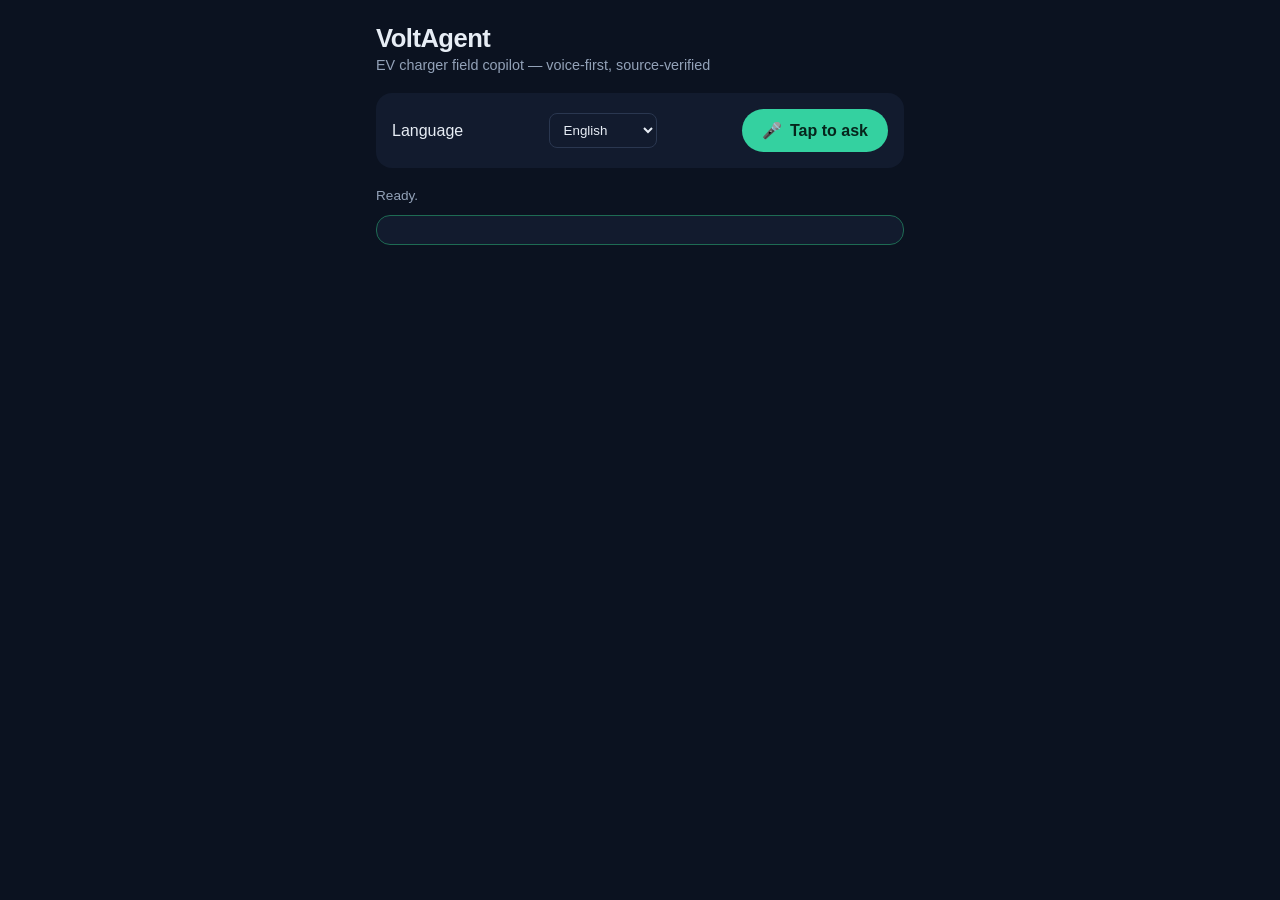
==== frontend/index.html @ b58dde91 "1" ====
<!DOCTYPE html>
<html lang="en">
<head>
  <meta charset="UTF-8" />
  <meta name="viewport" content="width=device-width, initial-scale=1.0" />
  <title>VoltAgent — Field Copilot</title>
  <link rel="stylesheet" href="styles.css" />
</head>
<body>
  <main class="app">
    <header class="app__header">
      <h1>VoltAgent</h1>
      <p class="app__subtitle">EV charger field copilot — voice-first, source-verified</p>
    </header>

    <section class="controls">
      <label for="lang-select">Language</label>
      <select id="lang-select">
        <option value="en-IN">English</option>
        <option value="hi-IN">हिन्दी (Hindi)</option>
      </select>

      <button id="mic-btn" class="mic-btn" aria-pressed="false">
        <span id="mic-icon">🎤</span>
        <span id="mic-label">Tap to ask</span>
      </button>
    </section>

    <section class="transcript" aria-live="polite">
      <div id="status" class="status">Ready.</div>
      <div id="user-text" class="bubble bubble--user" hidden></div>
      <div id="answer-block" class="answer-block" hidden>
        <div id="answer-text" class="bubble bubble--agent"></div>
        <div id="confidence-badge" class="badge"></div>
        <div id="citations" class="citations"></div>
        <div id="raw-source" class="raw-source" hidden></div>
      </div>
    </section>
  </main>

  <script src="app.js"></script>
</body>
</html>
---- frontend/styles.css ----
:root {
  --bg: #0b1220;
  --panel: #121b2e;
  --accent: #34d1a0;
  --accent-dim: #1e6b53;
  --text: #e7edf5;
  --text-dim: #93a2b8;
  --danger: #e0684a;
  --warning: #e0b04a;
}

* { box-sizing: border-box; }

body {
  margin: 0;
  font-family: -apple-system, BlinkMacSystemFont, "Segoe UI", Roboto, sans-serif;
  background: var(--bg);
  color: var(--text);
  min-height: 100vh;
}

.app {
  max-width: 560px;
  margin: 0 auto;
  padding: 24px 16px 64px;
  display: flex;
  flex-direction: column;
  gap: 20px;
}

.app__header h1 {
  margin: 0;
  font-size: 1.6rem;
  letter-spacing: -0.02em;
}

.app__subtitle {
  margin: 4px 0 0;
  color: var(--text-dim);
  font-size: 0.9rem;
}

.controls {
  display: flex;
  align-items: center;
  justify-content: space-between;
  gap: 12px;
  background: var(--panel);
  padding: 16px;
  border-radius: 16px;
}

#lang-select {
  background: transparent;
  color: var(--text);
  border: 1px solid #2a3750;
  border-radius: 8px;
  padding: 8px 10px;
}

.mic-btn {
  display: flex;
  align-items: center;
  gap: 8px;
  background: var(--accent);
  color: #06251c;
  border: none;
  border-radius: 999px;
  padding: 12px 20px;
  font-weight: 600;
  font-size: 1rem;
  cursor: pointer;
  transition: transform 0.1s ease, background 0.2s ease;
}

.mic-btn[aria-pressed="true"] {
  background: var(--danger);
  color: #2a0c05;
  animation: pulse 1.4s infinite;
}

.mic-btn:active { transform: scale(0.97); }

@keyframes pulse {
  0%   { box-shadow: 0 0 0 0 rgba(224, 104, 74, 0.5); }
  70%  { box-shadow: 0 0 0 12px rgba(224, 104, 74, 0); }
  100% { box-shadow: 0 0 0 0 rgba(224, 104, 74, 0); }
}

.transcript {
  display: flex;
  flex-direction: column;
  gap: 12px;
}

.status {
  color: var(--text-dim);
  font-size: 0.85rem;
}

.bubble {
  padding: 14px 16px;
  border-radius: 14px;
  line-height: 1.5;
  font-size: 1rem;
}

.bubble--user {
  background: #1a2740;
  align-self: flex-end;
  border: 1px solid #2a3750;
}

.bubble--agent {
  background: var(--panel);
  border: 1px solid var(--accent-dim);
}

.answer-block {
  display: flex;
  flex-direction: column;
  gap: 8px;
}

.badge {
  align-self: flex-start;
  font-size: 0.75rem;
  padding: 4px 10px;
  border-radius: 999px;
  font-weight: 600;
}

.badge--verified {
  background: rgba(52, 209, 160, 0.15);
  color: var(--accent);
}

.badge--fallback {
  background: rgba(224, 176, 74, 0.15);
  color: var(--warning);
}

.citations {
  font-size: 0.8rem;
  color: var(--text-dim);
}

.citations ul {
  margin: 4px 0 0;
  padding-left: 18px;
}

.raw-source {
  background: #1a1508;
  border: 1px solid var(--warning);
  border-radius: 10px;
  padding: 12px 14px;
  font-size: 0.9rem;
  color: var(--text);
}
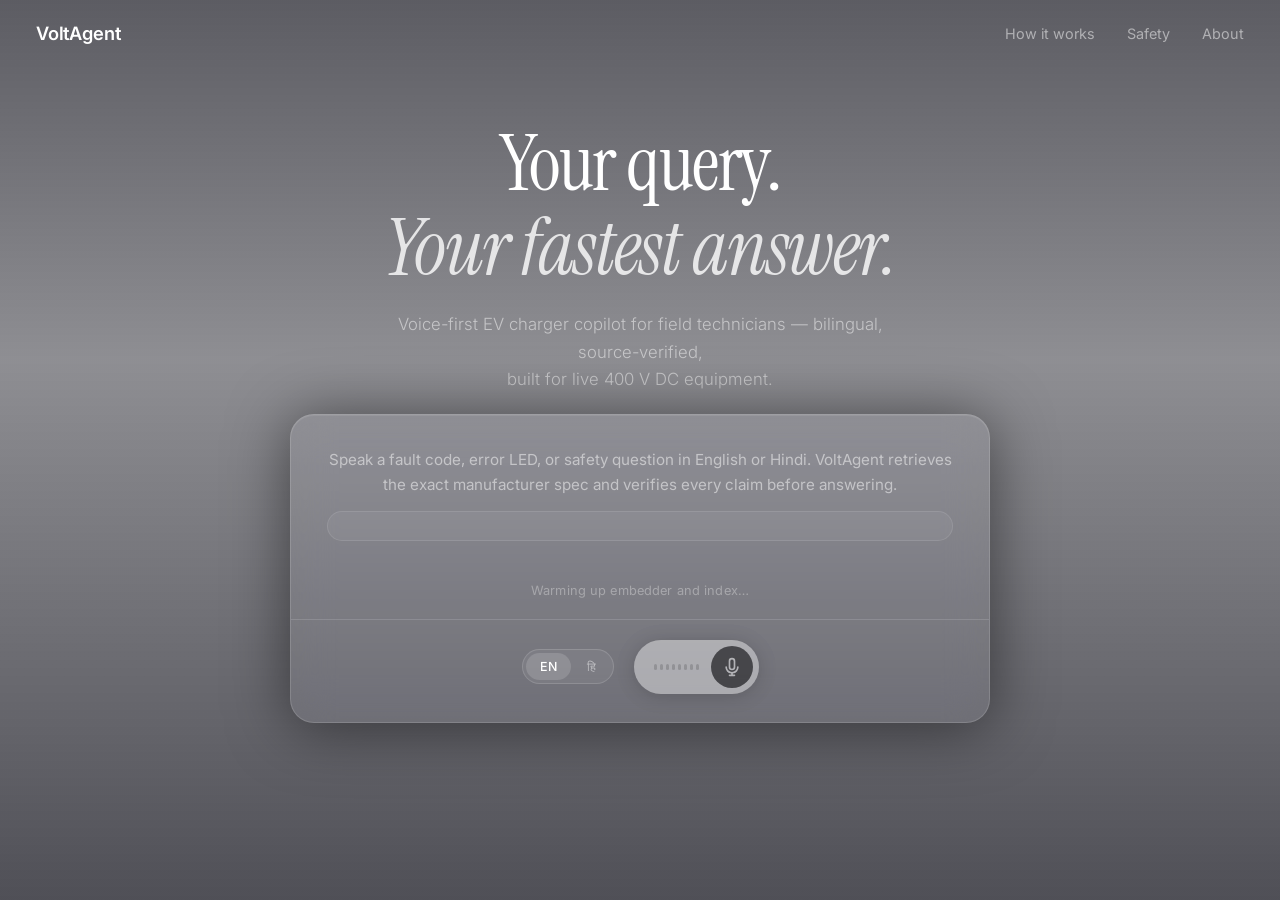
==== commit b0fe20fe: "Redesign frontend: AiVoice-inspired dark cinematic UI with glassmorphism panel, animated mic pill wa" ====
--- a/frontend/index.html
+++ b/frontend/index.html
@@ -4,39 +4,82 @@
   <meta charset="UTF-8" />
   <meta name="viewport" content="width=device-width, initial-scale=1.0" />
   <title>VoltAgent — Field Copilot</title>
+  <link rel="preconnect" href="https://fonts.googleapis.com" />
+  <link rel="preconnect" href="https://fonts.gstatic.com" crossorigin />
+  <link href="https://fonts.googleapis.com/css2?family=Instrument+Serif:ital@0;1&family=Inter:wght@300;400;500;600&display=swap" rel="stylesheet" />
   <link rel="stylesheet" href="styles.css" />
 </head>
 <body>
-  <main class="app">
-    <header class="app__header">
-      <h1>VoltAgent</h1>
-      <p class="app__subtitle">EV charger field copilot — voice-first, source-verified</p>
-    </header>
 
-    <section class="controls">
-      <label for="lang-select">Language</label>
-      <select id="lang-select">
-        <option value="en-IN">English</option>
-        <option value="hi-IN">हिन्दी (Hindi)</option>
-      </select>
+  <!-- NAV -->
+  <nav class="nav">
+    <span class="nav__brand">VoltAgent</span>
+    <div class="nav__links">
+      <a href="#how">How it works</a>
+      <a href="#safety">Safety</a>
+      <a href="#about">About</a>
+    </div>
+  </nav>
 
-      <button id="mic-btn" class="mic-btn" aria-pressed="false">
-        <span id="mic-icon">🎤</span>
-        <span id="mic-label">Tap to ask</span>
-      </button>
-    </section>
+  <!-- HERO -->
+  <section class="hero">
+    <h1 class="hero__title">
+      Your query.<br>
+      <em>Your fastest answer.</em>
+    </h1>
+    <p class="hero__sub">
+      Voice-first EV charger copilot for field technicians — bilingual, source-verified,<br>
+      built for live 400 V DC equipment.
+    </p>
 
-    <section class="transcript" aria-live="polite">
-      <div id="status" class="status">Ready.</div>
-      <div id="user-text" class="bubble bubble--user" hidden></div>
-      <div id="answer-block" class="answer-block" hidden>
-        <div id="answer-text" class="bubble bubble--agent"></div>
-        <div id="confidence-badge" class="badge"></div>
-        <div id="citations" class="citations"></div>
-        <div id="raw-source" class="raw-source" hidden></div>
+    <!-- GLASS PANEL -->
+    <div class="panel" id="main-panel">
+
+      <!-- Status / query echo area -->
+      <div class="panel__body">
+        <p class="panel__hint" id="panel-hint">
+          Speak a fault code, error LED, or safety question in English or Hindi.
+          VoltAgent retrieves the exact manufacturer spec and verifies every claim
+          before answering.
+        </p>
+        <!-- User query bubble (shown after speech) -->
+        <div class="bubble bubble--user" id="user-text" hidden></div>
+
+        <!-- Answer area -->
+        <div class="answer-block" id="answer-block" hidden>
+          <div class="bubble bubble--agent" id="answer-text"></div>
+          <div class="badge" id="confidence-badge"></div>
+          <div class="citations" id="citations"></div>
+          <div class="raw-source" id="raw-source" hidden></div>
+        </div>
+
+        <!-- Status line -->
+        <div class="status" id="status">Connecting to backend…</div>
       </div>
-    </section>
-  </main>
+
+      <!-- MIC PILL -->
+      <div class="panel__controls">
+        <!-- Language toggle -->
+        <div class="lang-toggle">
+          <button class="lang-btn active" data-lang="en-IN" id="lang-en">EN</button>
+          <button class="lang-btn" data-lang="hi-IN" id="lang-hi">हि</button>
+        </div>
+
+        <!-- Waveform + mic pill -->
+        <button class="mic-pill" id="mic-btn" aria-pressed="false" aria-label="Tap to ask">
+          <div class="waveform" id="waveform" aria-hidden="true">
+            <span></span><span></span><span></span><span></span>
+            <span></span><span></span><span></span><span></span>
+          </div>
+          <div class="mic-pill__icon" id="mic-icon">
+            <svg xmlns="http://www.w3.org/2000/svg" width="20" height="20" viewBox="0 0 24 24" fill="currentColor">
+              <path d="M12 1a4 4 0 0 1 4 4v7a4 4 0 0 1-8 0V5a4 4 0 0 1 4-4zm0 2a2 2 0 0 0-2 2v7a2 2 0 0 0 4 0V5a2 2 0 0 0-2-2zm7 8a1 1 0 0 1 1 1 8 8 0 0 1-7 7.94V21h2a1 1 0 0 1 0 2H9a1 1 0 0 1 0-2h2v-1.06A8 8 0 0 1 4 12a1 1 0 0 1 2 0 6 6 0 0 0 12 0 1 1 0 0 1 1-1z"/>
+            </svg>
+          </div>
+        </button>
+      </div>
+    </div>
+  </section>
 
   <script src="app.js"></script>
 </body>
--- a/frontend/styles.css
+++ b/frontend/styles.css
@@ -1,160 +1,388 @@
+/* =====================================================
+   VoltAgent — AiVoice-inspired dark cinematic design
+   ===================================================== */
+
+/* ---- Reset & base ---- */
+*, *::before, *::after { box-sizing: border-box; margin: 0; padding: 0; }
+
 :root {
-  --bg: #0b1220;
-  --panel: #121b2e;
-  --accent: #34d1a0;
-  --accent-dim: #1e6b53;
-  --text: #e7edf5;
-  --text-dim: #93a2b8;
-  --danger: #e0684a;
-  --warning: #e0b04a;
-}
-
-* { box-sizing: border-box; }
+  --white:   #ffffff;
+  --off-white: rgba(255,255,255,0.88);
+  --dim:     rgba(255,255,255,0.50);
+  --dimmer:  rgba(255,255,255,0.32);
+  --glass-bg: rgba(255,255,255,0.07);
+  --glass-border: rgba(255,255,255,0.14);
+  --glass-hover:  rgba(255,255,255,0.11);
+  --accent:  #a78bfa;      /* soft violet — matches the purple waveform in ref */
+  --accent-glow: rgba(167,139,250,0.35);
+  --success: #34d1a0;
+  --warning: #f0c060;
+  --danger:  #f07060;
+  --panel-radius: 24px;
+}
+
+html { scroll-behavior: smooth; }
 
 body {
-  margin: 0;
-  font-family: -apple-system, BlinkMacSystemFont, "Segoe UI", Roboto, sans-serif;
-  background: var(--bg);
-  color: var(--text);
+  font-family: 'Inter', -apple-system, BlinkMacSystemFont, sans-serif;
+  color: var(--white);
   min-height: 100vh;
-}
-
-.app {
-  max-width: 560px;
-  margin: 0 auto;
-  padding: 24px 16px 64px;
+
+  /* Cinematic mountain + dark cloudy sky — Unsplash CDN (free, no attribution required for demos) */
+  background-image: url('https://images.unsplash.com/photo-1519681393784-d120267933ba?auto=format&fit=crop&w=1920&q=85');
+  background-size: cover;
+  background-position: center top;
+  background-repeat: no-repeat;
+  background-attachment: fixed;
+
+  /* Dark overlay so text is always readable */
+  position: relative;
+  overflow-x: hidden;
+}
+
+/* Global dark veil */
+body::before {
+  content: '';
+  position: fixed;
+  inset: 0;
+  background: linear-gradient(
+    180deg,
+    rgba(5,5,15,0.65) 0%,
+    rgba(5,5,15,0.45) 40%,
+    rgba(5,5,15,0.70) 100%
+  );
+  pointer-events: none;
+  z-index: 0;
+}
+
+/* ---- NAV ---- */
+.nav {
+  position: relative;
+  z-index: 10;
+  display: flex;
+  align-items: center;
+  justify-content: space-between;
+  padding: 22px 36px;
+  backdrop-filter: blur(0px); /* intentionally unblurred — matches ref */
+}
+
+.nav__brand {
+  font-size: 1.15rem;
+  font-weight: 600;
+  letter-spacing: -0.01em;
+  color: var(--white);
+}
+
+.nav__links {
+  display: flex;
+  gap: 32px;
+}
+
+.nav__links a {
+  text-decoration: none;
+  color: var(--dim);
+  font-size: 0.9rem;
+  font-weight: 400;
+  transition: color 0.2s;
+}
+.nav__links a:hover { color: var(--white); }
+
+/* ---- HERO ---- */
+.hero {
+  position: relative;
+  z-index: 5;
   display: flex;
   flex-direction: column;
+  align-items: center;
+  text-align: center;
+  padding: 56px 20px 80px;
   gap: 20px;
 }
 
-.app__header h1 {
-  margin: 0;
-  font-size: 1.6rem;
+.hero__title {
+  font-family: 'Instrument Serif', Georgia, serif;
+  font-size: clamp(2.8rem, 6vw, 5rem);
+  line-height: 1.1;
   letter-spacing: -0.02em;
-}
-
-.app__subtitle {
-  margin: 4px 0 0;
-  color: var(--text-dim);
-  font-size: 0.9rem;
-}
-
-.controls {
-  display: flex;
-  align-items: center;
-  justify-content: space-between;
-  gap: 12px;
-  background: var(--panel);
-  padding: 16px;
+  font-weight: 400;
+  color: var(--white);
+}
+
+.hero__title em {
+  font-style: italic;
+  color: rgba(255,255,255,0.80);
+}
+
+.hero__sub {
+  font-size: clamp(0.9rem, 1.6vw, 1.05rem);
+  color: var(--dim);
+  font-weight: 300;
+  line-height: 1.65;
+  max-width: 540px;
+}
+
+/* ---- GLASS PANEL ---- */
+.panel {
+  width: min(700px, 94vw);
+  background: var(--glass-bg);
+  border: 1px solid var(--glass-border);
+  border-radius: var(--panel-radius);
+  backdrop-filter: blur(20px) saturate(1.4);
+  -webkit-backdrop-filter: blur(20px) saturate(1.4);
+  overflow: hidden;
+  box-shadow:
+    0 4px 60px rgba(0,0,0,0.5),
+    inset 0 1px 0 rgba(255,255,255,0.08);
+  transition: box-shadow 0.3s;
+}
+
+.panel:has(.mic-pill[aria-pressed="true"]) {
+  box-shadow:
+    0 4px 80px rgba(0,0,0,0.6),
+    0 0 40px var(--accent-glow),
+    inset 0 1px 0 rgba(255,255,255,0.10);
+}
+
+.panel__body {
+  padding: 32px 36px 20px;
+  display: flex;
+  flex-direction: column;
+  gap: 14px;
+  min-height: 120px;
+}
+
+.panel__hint {
+  font-size: 0.95rem;
+  color: var(--dim);
+  line-height: 1.65;
+}
+
+/* ---- STATUS ---- */
+.status {
+  font-size: 0.8rem;
+  color: var(--dimmer);
+  font-weight: 400;
+  letter-spacing: 0.01em;
+  min-height: 1.2em;
+  transition: color 0.3s;
+}
+
+.status--active { color: var(--accent); }
+
+/* ---- BUBBLES ---- */
+.bubble {
+  padding: 14px 18px;
   border-radius: 16px;
-}
-
-#lang-select {
-  background: transparent;
-  color: var(--text);
-  border: 1px solid #2a3750;
-  border-radius: 8px;
-  padding: 8px 10px;
-}
-
-.mic-btn {
-  display: flex;
-  align-items: center;
-  gap: 8px;
-  background: var(--accent);
-  color: #06251c;
-  border: none;
-  border-radius: 999px;
-  padding: 12px 20px;
-  font-weight: 600;
-  font-size: 1rem;
-  cursor: pointer;
-  transition: transform 0.1s ease, background 0.2s ease;
-}
-
-.mic-btn[aria-pressed="true"] {
-  background: var(--danger);
-  color: #2a0c05;
-  animation: pulse 1.4s infinite;
-}
-
-.mic-btn:active { transform: scale(0.97); }
-
-@keyframes pulse {
-  0%   { box-shadow: 0 0 0 0 rgba(224, 104, 74, 0.5); }
-  70%  { box-shadow: 0 0 0 12px rgba(224, 104, 74, 0); }
-  100% { box-shadow: 0 0 0 0 rgba(224, 104, 74, 0); }
-}
-
-.transcript {
+  line-height: 1.6;
+  font-size: 0.95rem;
+}
+
+.bubble--user {
+  align-self: flex-end;
+  background: rgba(167,139,250,0.12);
+  border: 1px solid rgba(167,139,250,0.25);
+  color: var(--off-white);
+  max-width: 90%;
+  text-align: left;
+}
+
+.bubble--agent {
+  background: rgba(255,255,255,0.05);
+  border: 1px solid rgba(255,255,255,0.10);
+  color: var(--off-white);
+}
+
+.answer-block {
   display: flex;
   flex-direction: column;
-  gap: 12px;
-}
-
-.status {
-  color: var(--text-dim);
-  font-size: 0.85rem;
-}
-
-.bubble {
-  padding: 14px 16px;
-  border-radius: 14px;
-  line-height: 1.5;
-  font-size: 1rem;
-}
-
-.bubble--user {
-  background: #1a2740;
-  align-self: flex-end;
-  border: 1px solid #2a3750;
-}
-
-.bubble--agent {
-  background: var(--panel);
-  border: 1px solid var(--accent-dim);
-}
-
-.answer-block {
-  display: flex;
-  flex-direction: column;
-  gap: 8px;
-}
-
+  gap: 10px;
+}
+
+/* ---- BADGE ---- */
 .badge {
   align-self: flex-start;
-  font-size: 0.75rem;
-  padding: 4px 10px;
-  border-radius: 999px;
+  font-size: 0.72rem;
   font-weight: 600;
+  letter-spacing: 0.04em;
+  text-transform: uppercase;
+  padding: 4px 12px;
+  border-radius: 999px;
 }
 
 .badge--verified {
   background: rgba(52, 209, 160, 0.15);
-  color: var(--accent);
+  color: var(--success);
+  border: 1px solid rgba(52,209,160,0.3);
 }
 
 .badge--fallback {
-  background: rgba(224, 176, 74, 0.15);
+  background: rgba(240, 192, 96, 0.12);
   color: var(--warning);
-}
-
+  border: 1px solid rgba(240,192,96,0.3);
+}
+
+/* ---- CITATIONS ---- */
 .citations {
-  font-size: 0.8rem;
-  color: var(--text-dim);
-}
-
-.citations ul {
-  margin: 4px 0 0;
-  padding-left: 18px;
-}
+  font-size: 0.78rem;
+  color: var(--dimmer);
+  line-height: 1.6;
+}
+
+.citations ul { padding-left: 18px; }
 
 .raw-source {
-  background: #1a1508;
-  border: 1px solid var(--warning);
-  border-radius: 10px;
-  padding: 12px 14px;
-  font-size: 0.9rem;
-  color: var(--text);
-}
+  background: rgba(240,192,96,0.07);
+  border: 1px solid rgba(240,192,96,0.25);
+  border-radius: 12px;
+  padding: 12px 16px;
+  font-size: 0.88rem;
+  color: var(--off-white);
+  line-height: 1.6;
+}
+
+/* ---- PANEL CONTROLS ROW ---- */
+.panel__controls {
+  display: flex;
+  align-items: center;
+  justify-content: center;
+  padding: 20px 36px 28px;
+  gap: 20px;
+  border-top: 1px solid var(--glass-border);
+  position: relative;
+}
+
+/* ---- LANGUAGE TOGGLE ---- */
+.lang-toggle {
+  display: flex;
+  background: rgba(255,255,255,0.06);
+  border: 1px solid var(--glass-border);
+  border-radius: 999px;
+  padding: 3px;
+  gap: 2px;
+}
+
+.lang-btn {
+  background: transparent;
+  border: none;
+  color: var(--dim);
+  font-size: 0.78rem;
+  font-weight: 500;
+  font-family: inherit;
+  padding: 6px 14px;
+  border-radius: 999px;
+  cursor: pointer;
+  transition: background 0.2s, color 0.2s;
+}
+
+.lang-btn.active {
+  background: rgba(255,255,255,0.14);
+  color: var(--white);
+}
+
+.lang-btn:hover:not(.active) {
+  background: rgba(255,255,255,0.08);
+  color: var(--off-white);
+}
+
+/* ---- MIC PILL ---- */
+.mic-pill {
+  display: inline-flex;
+  align-items: center;
+  justify-content: center;
+  gap: 0;
+  background: rgba(255,255,255,0.90);
+  border: none;
+  border-radius: 999px;
+  padding: 6px 6px 6px 20px;
+  cursor: pointer;
+  transition: background 0.25s, box-shadow 0.25s;
+  box-shadow: 0 2px 20px rgba(0,0,0,0.4);
+}
+
+.mic-pill:hover {
+  background: rgba(255,255,255,0.97);
+  box-shadow: 0 4px 30px rgba(0,0,0,0.5);
+}
+
+.mic-pill[aria-pressed="true"] {
+  background: rgba(255,255,255,0.95);
+  box-shadow: 0 0 0 4px var(--accent-glow), 0 4px 30px rgba(0,0,0,0.5);
+}
+
+/* Waveform bars inside pill */
+.waveform {
+  display: flex;
+  align-items: center;
+  gap: 3px;
+  height: 22px;
+  margin-right: 12px;
+}
+
+.waveform span {
+  display: block;
+  width: 3px;
+  border-radius: 999px;
+  background: rgba(0,0,0,0.25);
+  height: 6px;
+  transition: height 0.15s ease, background 0.25s;
+}
+
+/* Animate waveform when listening */
+.mic-pill[aria-pressed="true"] .waveform span {
+  background: #7c3aed;
+  animation: wave 0.8s ease-in-out infinite;
+}
+
+.waveform span:nth-child(1) { animation-delay: 0.00s; }
+.waveform span:nth-child(2) { animation-delay: 0.10s; }
+.waveform span:nth-child(3) { animation-delay: 0.20s; }
+.waveform span:nth-child(4) { animation-delay: 0.30s; }
+.waveform span:nth-child(5) { animation-delay: 0.40s; }
+.waveform span:nth-child(6) { animation-delay: 0.30s; }
+.waveform span:nth-child(7) { animation-delay: 0.20s; }
+.waveform span:nth-child(8) { animation-delay: 0.10s; }
+
+@keyframes wave {
+  0%, 100% { height: 5px;  }
+  50%       { height: 20px; }
+}
+
+/* Mic icon circle */
+.mic-pill__icon {
+  display: flex;
+  align-items: center;
+  justify-content: center;
+  width: 42px;
+  height: 42px;
+  border-radius: 50%;
+  background: #0f0f0f;
+  color: #ffffff;
+  flex-shrink: 0;
+  transition: background 0.25s;
+}
+
+.mic-pill[aria-pressed="true"] .mic-pill__icon {
+  background: #7c3aed;
+  color: #fff;
+  animation: micpulse 1.4s ease-in-out infinite;
+}
+
+.mic-pill:disabled {
+  opacity: 0.45;
+  cursor: not-allowed;
+}
+
+@keyframes micpulse {
+  0%, 100% { box-shadow: 0 0 0 0 rgba(124,58,237,0.5); }
+  50%       { box-shadow: 0 0 0 8px rgba(124,58,237,0); }
+}
+
+/* ---- RESPONSIVE ---- */
+@media (max-width: 600px) {
+  .nav { padding: 18px 20px; }
+  .nav__links { gap: 18px; }
+  .nav__links a { font-size: 0.82rem; }
+  .hero { padding: 40px 16px 60px; }
+  .panel__body { padding: 24px 20px 16px; }
+  .panel__controls { padding: 16px 20px 22px; }
+}
